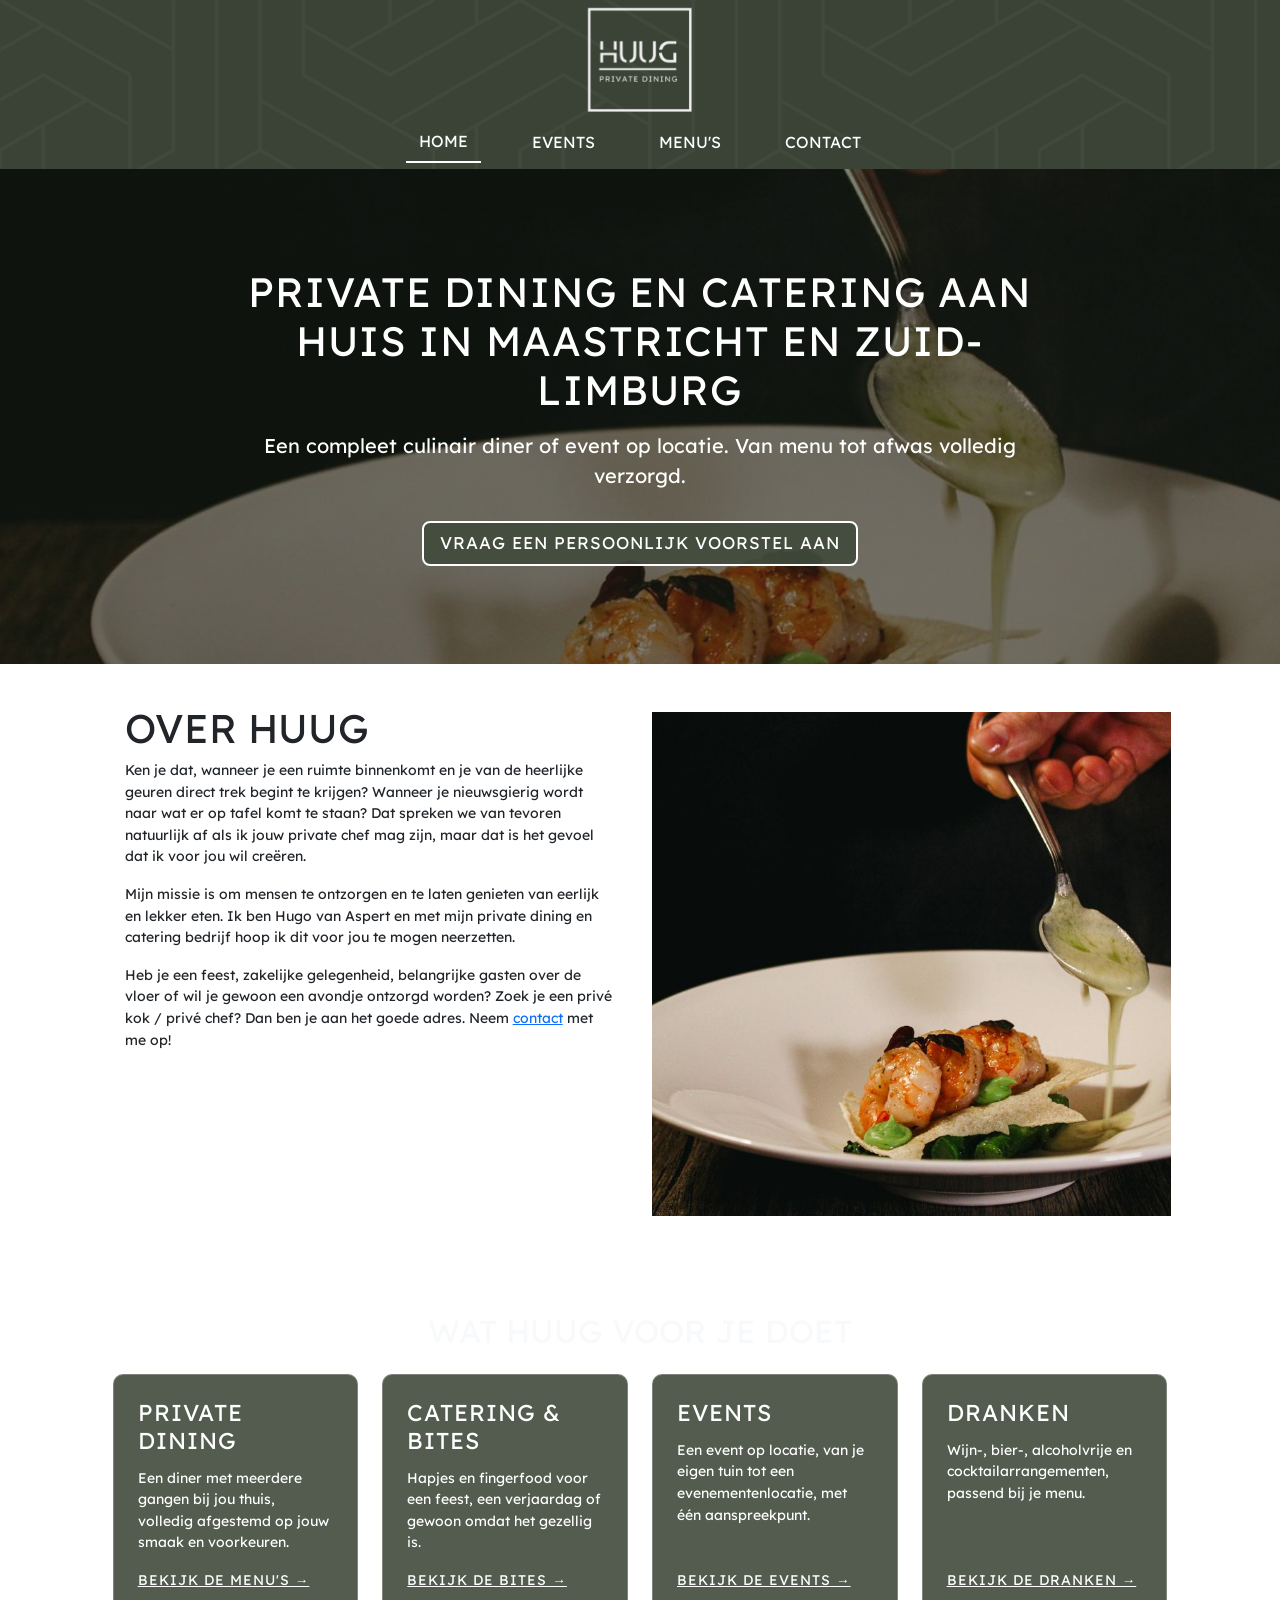
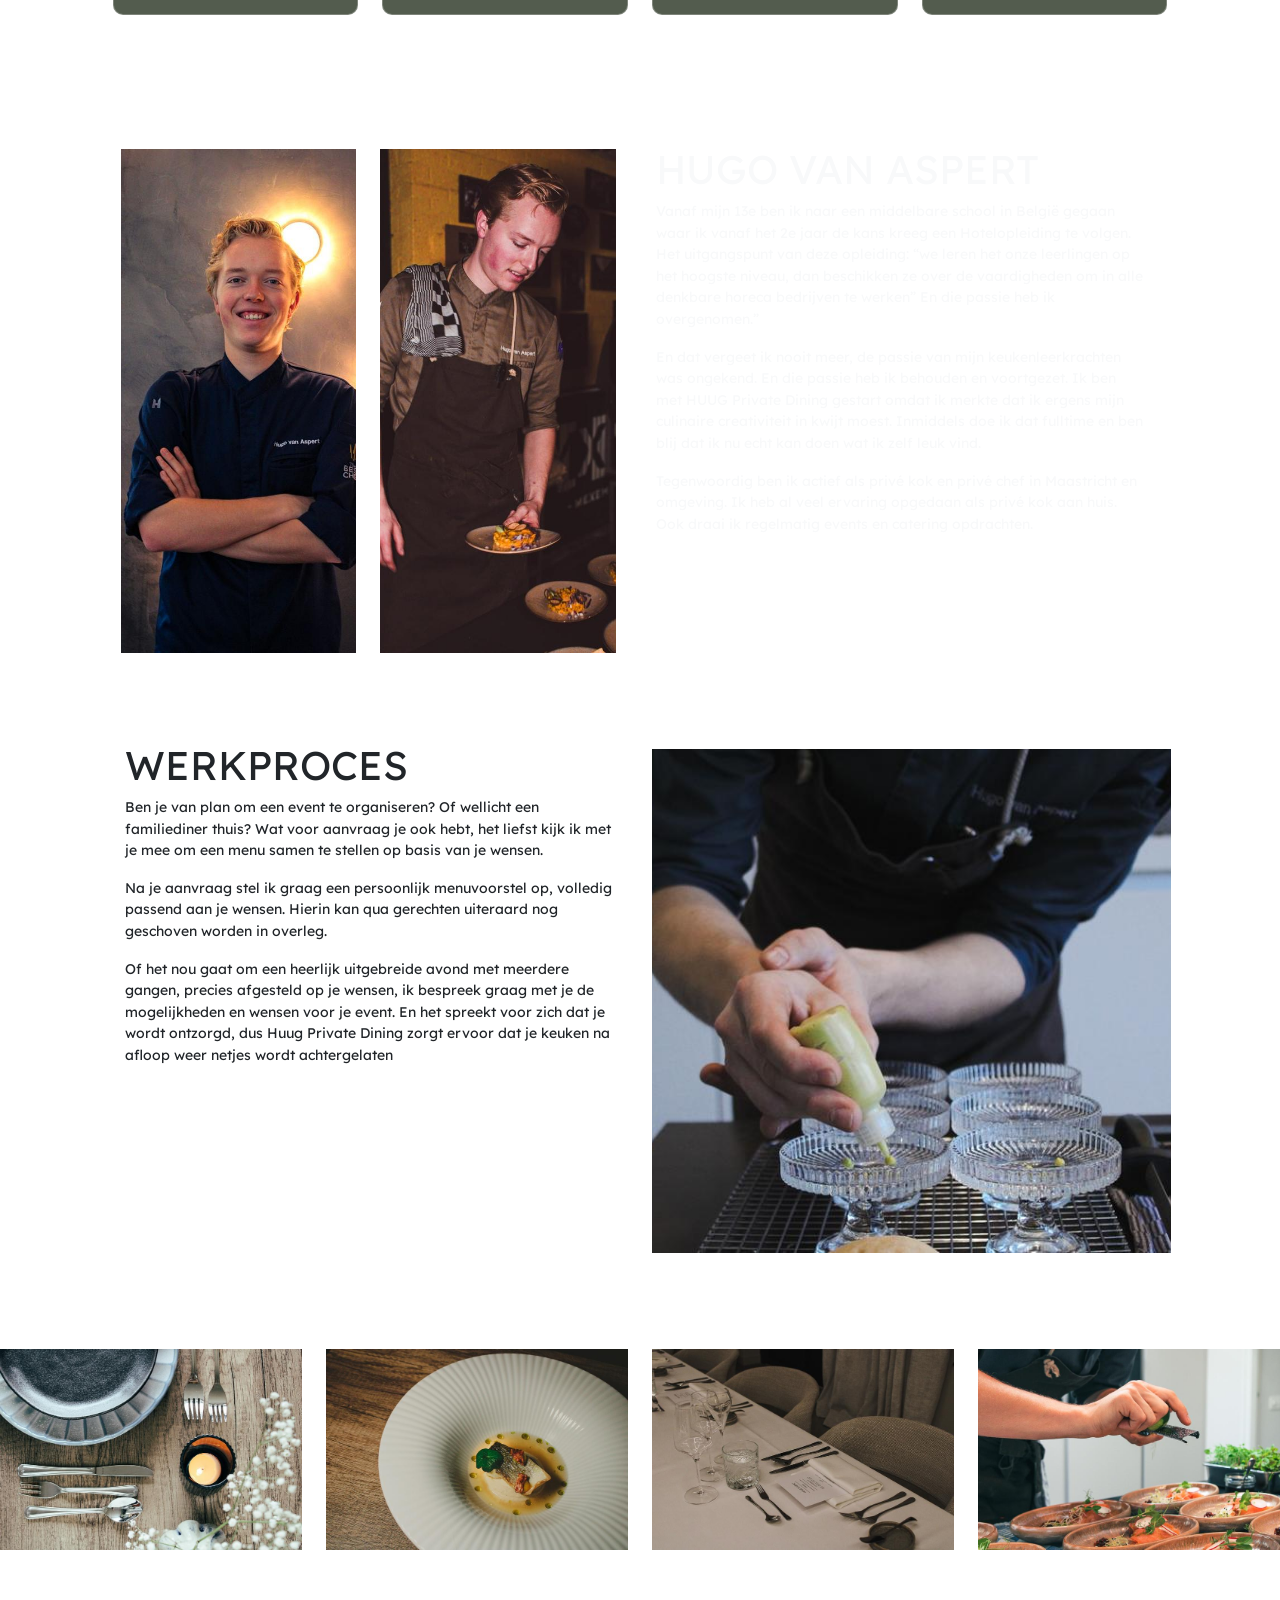
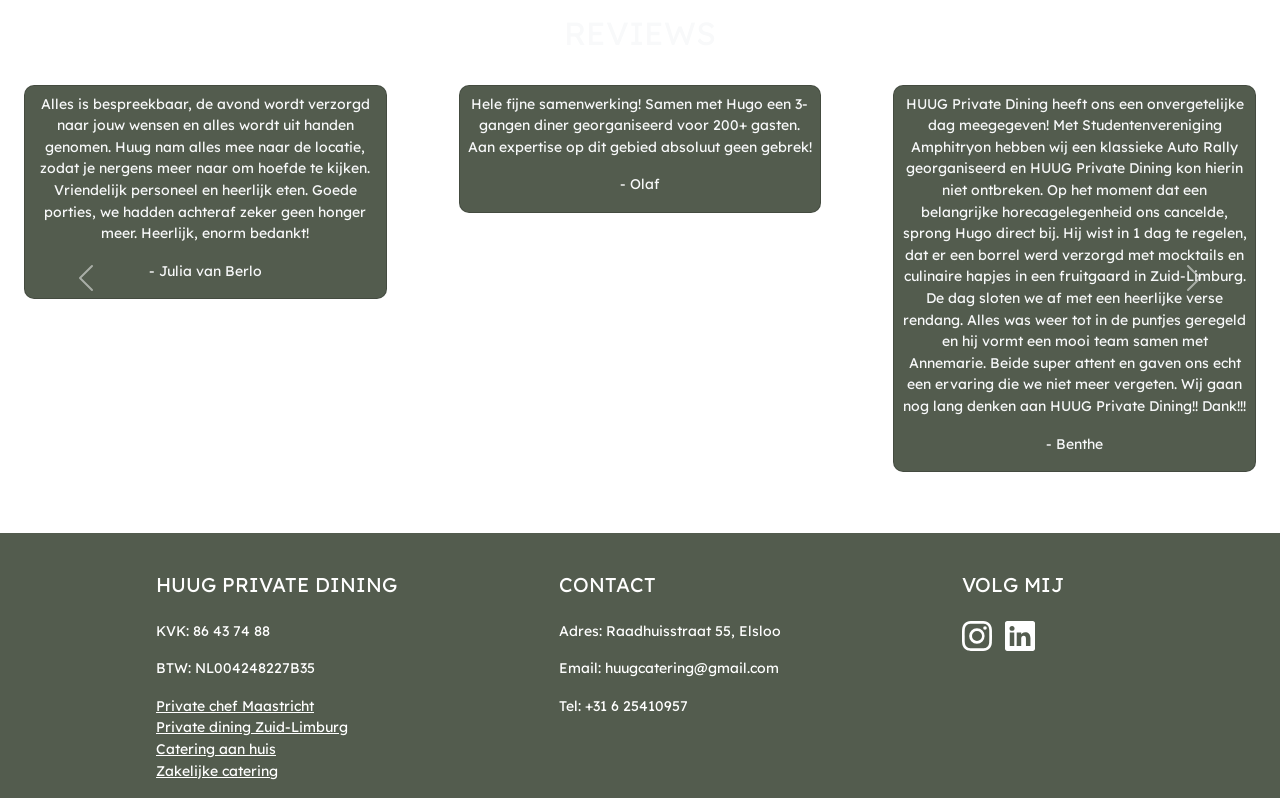
==== index.html @ daa5ce52 "Voorbeeldversie website HUUG" ====
<!DOCTYPE html>
<html lang="en">

<head>
    <meta charset="UTF-8">
    <meta http-equiv="X-UA-Compatible" content="IE=edge">
    <meta name="viewport" content="width=device-width, initial-scale=1.0">
    <link href="https://cdn.jsdelivr.net/npm/bootstrap@5.2.3/dist/css/bootstrap.min.css" rel="stylesheet">
    <link rel="icon" href="favicon.ico" type="image/x-icon">
    <link rel="apple-touch-icon" sizes="180x180" href="apple-touch-icon.png">
    <link rel="icon" type="image/png" sizes="32x32" href="favicon-32x32.png">
    <link rel="icon" type="image/png" sizes="16x16" href="favicon-16x16.png">
    <link rel="manifest" href="site.webmanifest">
    <link rel="stylesheet" href="style.css">
    <script src="https://cdn.jsdelivr.net/npm/bootstrap@5.2.3/dist/js/bootstrap.bundle.min.js"></script>
    <title>HUUG Private Dining</title>
</head>

<body>

    <nav class="navbar navbar-expand-md fixed-top">
        <div class="container-fluid justify-content-center">

            <div class="d-flex fixed-top justify-content-center py-2" id="logo">
                <img src="images-small/logog.png" class="img-fluid">
            </div>

            <div class="row" id="navbar" style="font-family: HUUGFont-klein;">
                <div class="navbar-collapse justify-content-evenly mt-2">
                    <div class="nav" id="nav-tab" role="tablist">
                        <button class="nav-link active" id="nav-home-tab" data-bs-toggle="tab"
                            data-bs-target="#nav-home" type="button" role="tab" aria-controls="nav-home"
                            aria-selected="true">HOME</button>
                        <button class="nav-link " id="nav-events-tab" data-bs-toggle="tab" data-bs-target="#nav-events"
                            type="button" role="tab" aria-controls="nav-events" aria-selected="false">EVENTS</button>
                        <button class="nav-link" id="nav-menu-tab" data-bs-toggle="tab" data-bs-target="#nav-menu"
                            type="button" role="tab" aria-controls="nav-menu" aria-selected="false">MENU'S</button>
                        <button class="nav-link" id="nav-contact-tab" data-bs-toggle="tab" data-bs-target="#nav-contact"
                            type="button" role="tab" aria-controls="nav-contact" aria-selected="false">CONTACT</button>
                    </div>
                </div>
            </div>
        </div>
    </nav>

    <div id="contentMask"></div>


    <div id="underbody">

        <div class="tab-content" id="nav-tabContent">
            <div class="tab-pane fade show active" id="nav-home" role="tabpanel" aria-labelledby="nav-home-tab">
            </div>
            <div class="tab-pane fade" id="nav-events" role="tabpanel" aria-labelledby="nav-events-tab">
            </div>
            <div class="tab-pane fade" id="nav-menu" role="tabpanel" aria-labelledby="nav-menu-tab">
            </div>
            <div class="tab-pane fade" id="nav-contact" role="tabpanel" aria-labelledby="nav-contact-tab"></div>
        </div>

    </div>

    <footer class="text-center text-lg-start text-white">
        <div class="container p-4 pb-0">
            <section class="">
                <div class="row">
                    <div class="col-md-3 col-lg-3 col-xl-3 mx-auto mt-3">
                        <h5 class="text-uppercase mb-4 font-weight-bold">
                            HUUG Private Dining
                        </h5>
                        <p>
                            KVK: 86 43 74 88
                        </p>
                        <p>
                            BTW: NL004248227B35
                        </p>
                        <p>
                            <a href="private-chef-maastricht.html" class="text-white">Private chef Maastricht</a><br>
                            <a href="private-dining-limburg.html" class="text-white">Private dining Zuid-Limburg</a><br>
                            <a href="catering-aan-huis-maastricht.html" class="text-white">Catering aan huis</a><br>
                            <a href="zakelijke-catering-maastricht.html" class="text-white">Zakelijke catering</a>
                        </p>
                    </div>

                    <div class="col-md-4 col-lg-3 col-xl-3 mx-auto mt-3">
                        <h5 class="text-uppercase mb-4 font-weight-bold">Contact</h5>
                        <p><i class="fas fa-home mr-3"></i> Adres: Raadhuisstraat 55, Elsloo</p>
                        <p><i class="fas fa-envelope mr-3"></i> Email: huugcatering@gmail.com</p>
                        <p><i class="fas fa-phone mr-3"></i>Tel: +31 6 25410957</p>
                    </div>

                    <div class="col-md-2 mx-auto mt-3">
                        <h5 class="text-uppercase mb-4 font-weight-bold">Volg mij</h5>

                        <a href="https://www.instagram.com/hugo_van_aspert/?hl=en" role="button" target="_blank"><svg
                                xmlns="http://www.w3.org/2000/svg" width="30" height="30" fill="white"
                                class="bi bi-instagram me-1" viewBox="0 0 16 16">
                                <path
                                    d="M8 0C5.829 0 5.556.01 4.703.048 3.85.088 3.269.222 2.76.42a3.917 3.917 0 0 0-1.417.923A3.927 3.927 0 0 0 .42 2.76C.222 3.268.087 3.85.048 4.7.01 5.555 0 5.827 0 8.001c0 2.172.01 2.444.048 3.297.04.852.174 1.433.372 1.942.205.526.478.972.923 1.417.444.445.89.719 1.416.923.51.198 1.09.333 1.942.372C5.555 15.99 5.827 16 8 16s2.444-.01 3.298-.048c.851-.04 1.434-.174 1.943-.372a3.916 3.916 0 0 0 1.416-.923c.445-.445.718-.891.923-1.417.197-.509.332-1.09.372-1.942C15.99 10.445 16 10.173 16 8s-.01-2.445-.048-3.299c-.04-.851-.175-1.433-.372-1.941a3.926 3.926 0 0 0-.923-1.417A3.911 3.911 0 0 0 13.24.42c-.51-.198-1.092-.333-1.943-.372C10.443.01 10.172 0 7.998 0h.003zm-.717 1.442h.718c2.136 0 2.389.007 3.232.046.78.035 1.204.166 1.486.275.373.145.64.319.92.599.28.28.453.546.598.92.11.281.24.705.275 1.485.039.843.047 1.096.047 3.231s-.008 2.389-.047 3.232c-.035.78-.166 1.203-.275 1.485a2.47 2.47 0 0 1-.599.919c-.28.28-.546.453-.92.598-.28.11-.704.24-1.485.276-.843.038-1.096.047-3.232.047s-2.39-.009-3.233-.047c-.78-.036-1.203-.166-1.485-.276a2.478 2.478 0 0 1-.92-.598 2.48 2.48 0 0 1-.6-.92c-.109-.281-.24-.705-.275-1.485-.038-.843-.046-1.096-.046-3.233 0-2.136.008-2.388.046-3.231.036-.78.166-1.204.276-1.486.145-.373.319-.64.599-.92.28-.28.546-.453.92-.598.282-.11.705-.24 1.485-.276.738-.034 1.024-.044 2.515-.045v.002zm4.988 1.328a.96.96 0 1 0 0 1.92.96.96 0 0 0 0-1.92zm-4.27 1.122a4.109 4.109 0 1 0 0 8.217 4.109 4.109 0 0 0 0-8.217zm0 1.441a2.667 2.667 0 1 1 0 5.334 2.667 2.667 0 0 1 0-5.334z" />
                            </svg></i></a>

                        <a href="https://nl.linkedin.com/in/hugo-van-aspert-8325661a7" role="button"
                            target="_blank"><svg xmlns="http://www.w3.org/2000/svg" width="30" height="30" fill="white"
                                class="bi bi-linkedin ms-1" viewBox="0 0 16 16">
                                <path
                                    d="M0 1.146C0 .513.526 0 1.175 0h13.65C15.474 0 16 .513 16 1.146v13.708c0 .633-.526 1.146-1.175 1.146H1.175C.526 16 0 15.487 0 14.854V1.146zm4.943 12.248V6.169H2.542v7.225h2.401zm-1.2-8.212c.837 0 1.358-.554 1.358-1.248-.015-.709-.52-1.248-1.342-1.248-.822 0-1.359.54-1.359 1.248 0 .694.521 1.248 1.327 1.248h.016zm4.908 8.212V9.359c0-.216.016-.432.08-.586.173-.431.568-.878 1.232-.878.869 0 1.216.662 1.216 1.634v3.865h2.401V9.25c0-2.22-1.184-3.252-2.764-3.252-1.274 0-1.845.7-2.165 1.193v.025h-.016a5.54 5.54 0 0 1 .016-.025V6.169h-2.4c.03.678 0 7.225 0 7.225h2.4z" />
                            </svg></a>
                    </div>
                </div>
            </section>
        </div>
    </footer>

    <script src="index.js" defer></script>

</body>

</html>
---- style.css ----
@font-face {
    font-family: 'HUUGFont';
    src: url(font-groot/abang-webfont.woff);
}

@font-face {
    font-family: 'HUUGFont-klein';
    src: url(font-klein/LexendDeca-Regular.woff);
}

body {
    overflow-y: scroll;
    overflow-x: none;
    overflow-x: hidden;
    background-image: url("wetransfer/HUUG website bg.png");
    background-attachment: fixed;
    background-size: cover;
}

::-webkit-scrollbar {
    width: 0px;
    background: transparent;
}

nav {
    z-index: 3;
}

h1,
h2,
h3,
h5,
h6 {
    font-family: HUUGFont-klein;
}

h3 {
    color: white;
    letter-spacing: 1px;
    white-space: nowrap;
    font-size: clamp(1.1em, 1.8vw, 2.5em);
}

h1,
h2,
h3 {
    text-transform: uppercase;
}

p {
    font-family: HUUGFont-klein;
    font-size: clamp(0.9em, 1.1vw, 1.1em);
}

#contentMask {
    background-color: rgba(65, 75, 59, 0.9);
    z-index: 2;
    position: fixed;
    transition: all 0.3s ease-in-out;
    top: 0;
    left: 0;
    height: 169px;
    width: 100%;
}

#underbody {
    margin-top: 169px;
    z-index: 1;
    width: 100%;
}


#logo {
    height: 120px;
    width: 100%;
    background-color: rgba(65, 75, 59, 0);
    z-index: 1;
}

#navbar {
    margin-top: 105px;
    background-color: transparent;
}

.scrolled-down {
    transform: translateY(-75%);
    opacity: 0;
    transition: all 0.3s ease-in-out;
}

.scrolled-up {
    transform: translateY(0);
    transition: all 0.2s ease-in-out;
}

#button {
    position: fixed;
    top: 50px;
    right: 50px;
    z-index: 3;
    border: none;
    color: white;
}

#nav-tab button {
    color: white;
    border: none;
    background-color: transparent;
    margin-left: clamp(4px, 1.5vw, 50px);
    margin-right: clamp(4px, 1.5vw, 50px);
    padding-left: 1vw;
    padding-right: 1vw;
}

#nav-tab button:hover,
#nav-tab button.active {
    border-bottom: 2px solid;
}

#card-review {
    background-color: rgba(65, 75, 59, 0.9);
    border-radius: 10px;
    border-width: 1px;
    height: fit-content;
}

#card,
#card-small,
#card-mob {
    border-radius: 0px;
    border: none;
    overflow-y: auto;
}

#card img {
    height: 56vh;
    width: 100%;
    object-fit: cover;
}

#card-mob img {
    height: 50vh;
    width: 100%;
    object-fit: cover;
}

#card-small img {
    height: 50vh;
    width: 49%;
    object-fit: cover;
}

#menu-tab,
#contact-tab {
    background-color: rgba(65, 75, 59, 0.9);
    border-radius: 2px;
    flex-wrap: nowrap;
}

#menu-tab button,
#contact-tab button {
    background-color: transparent;
    color: white;
    width: clamp(100px, 16vw, 300px);
    border-left: none;
    border-top: none;
    border-right: none;
    border-radius: 0px;
    border-width: 2px;
    font-size: clamp(0.8em, 1.2vw, 1.5em);
}

@media (max-width: 768px) {
    #menu-tab {
        display: grid !important;
        grid-template-columns: repeat(2, 1fr);
        gap: 10px;
        justify-content: center;
        align-items: center;
        text-align: center;
    }

    #menu-tab button {
        width: 100%;
        margin: 0;
        padding: 10px;
        font-size: 1rem;
    }
}


#card-menu> :first-child {
    border-radius: 0px;
    border-top-left-radius: 2px;
    border-top-right-radius: 2px;
    height: clamp(120px, 10vw, 200px);
    overflow: hidden;
    background-color: rgba(65, 75, 59, 0.9);
}

#voorpagina-menu {
    width: 100%;
    height: fit-content;
    border-radius: 2px;
    display: flex;
    flex-direction: row;
}

#card-menu> :last-child {
    height: fit-content;
    border-radius: 0px;
    border-bottom-left-radius: 2px;
    border-bottom-right-radius: 2px;
}

#card-menu :nth-child(1) img {
    height: 100%;
    object-fit: contain;
}

.content {
    max-height: 0;
    overflow: hidden;
    transition: max-height 0.5s ease-in-out, padding 0.3s ease-in-out;
    padding: 0;
}

.content.show {
    max-height: 1000px; /* Large value to ensure full expansion */
    padding: 15px; /* Add padding to avoid a collapsed appearance */
}

#btn-verstuur {
    border-color: #414B3B;
    background-color: rgba(65, 75, 59, 0.9);
    color: white;
    border-width: 2px;
    font-size: clamp(0.9em, 1.5vw, 2em);
}

footer {
    background-color: rgba(65, 75, 59, 0.9);
}

#review {
    height: 400px;
}

#hero {
    background-image: linear-gradient(rgba(20, 25, 18, 0.55), rgba(20, 25, 18, 0.55)), url("images-small/Home-1.jpg");
    background-size: cover;
    background-position: center;
    background-attachment: fixed;
    min-height: 55vh;
    align-items: center;
    margin: 0 0 -1.5rem 0;
}

@media (max-width: 768px) {
    #hero {
        background-attachment: scroll;
    }
}

#hero-inhoud {
    padding: 40px 20px;
}

#hero h1 {
    font-size: clamp(1.4em, 3.2vw, 2.8em);
    letter-spacing: 1px;
    margin-bottom: 1rem;
}

#hero p {
    font-size: clamp(1em, 1.6vw, 1.3em);
    margin-bottom: 1.8rem;
}

#btn-hero {
    border: 2px solid white;
    background-color: rgba(65, 75, 59, 0.9);
    color: white;
    font-family: HUUGFont-klein;
    font-size: clamp(0.8em, 1.3vw, 1.1em);
    letter-spacing: 1px;
}

#btn-hero:hover {
    background-color: white;
    color: #414B3B;
}

.dienst-kaart {
    background-color: rgba(65, 75, 59, 0.9);
    border: 1px solid rgba(255, 255, 255, 0.25);
    border-radius: 10px;
    padding: 24px;
}

.dienst-kaart h3 {
    white-space: normal;
    margin-bottom: 0.8rem;
}

.dienst-link {
    color: white;
    font-family: HUUGFont-klein;
    letter-spacing: 1px;
    font-size: 0.85em;
}

.dienst-link:hover {
    color: white;
    text-decoration: none;
    border-bottom: 2px solid white;
}

.prijstabel {
    width: 100%;
    max-width: 420px;
    margin-bottom: 1rem;
    font-family: HUUGFont-klein;
    color: white;
}

.prijstabel th,
.prijstabel td {
    padding: 10px 8px;
    border-bottom: 1px solid rgba(255, 255, 255, 0.3);
}

.prijstabel th {
    font-weight: normal;
    text-transform: uppercase;
    letter-spacing: 1px;
    font-size: 0.8em;
}

.prijstabel td:last-child,
.prijstabel th:last-child {
    text-align: right;
}

.prijstabel td:nth-child(2):not(:last-child),
.prijstabel th:nth-child(2):not(:last-child) {
    text-align: right;
}

#voorpagina-menu > .d-md-flex > img {
    align-self: center;
    height: auto;
    object-fit: cover;
}

.seo-header {
    background-color: rgba(65, 75, 59, 0.9);
    padding: 12px 0 8px;
}

.seo-header img {
    height: 110px;
}

.seo-nav a {
    color: white;
    text-decoration: none;
    margin: 0 clamp(8px, 2vw, 30px);
    padding: 4px 0;
}

.seo-nav a:hover {
    border-bottom: 2px solid white;
}

.seo-hero {
    background-size: cover;
    background-position: center;
    background-attachment: fixed;
    padding: 80px 0;
}

@media (max-width: 768px) {
    .seo-hero {
        background-attachment: scroll;
        padding: 50px 0;
    }
}

.seo-hero h1 {
    font-size: clamp(1.5em, 3.5vw, 2.8em);
    letter-spacing: 1px;
    margin-bottom: 1rem;
}

.seo-hero p {
    max-width: 700px;
    margin: 0 auto 1.8rem;
    font-size: clamp(1em, 1.6vw, 1.25em);
}

.seo-inhoud {
    padding-top: 40px;
    padding-bottom: 40px;
}

.seo-sectie {
    margin-bottom: 2rem;
}

.seo-sectie h2 {
    font-size: clamp(1.2em, 2vw, 1.6em);
    margin-bottom: 0.8rem;
}

.seo-sectie p,
.seo-sectie li {
    font-family: HUUGFont-klein;
    font-size: clamp(0.95em, 1.1vw, 1.05em);
}

.seo-sectie a {
    color: #414B3B;
}

.seo-sectie .klein {
    font-size: 0.85em;
}

.seo-sectie .btn {
    color: white;
}

.prijstabel-licht {
    color: #212529;
}

.prijstabel-licht th,
.prijstabel-licht td {
    border-bottom: 1px solid rgba(65, 75, 59, 0.4);
}

@media (max-width: 576px) {
    #btn-hero {
        letter-spacing: 0;
        font-size: 0.8em;
        padding-left: 12px;
        padding-right: 12px;
    }

    #hero-inhoud {
        padding: 30px 16px;
    }
}

@media (max-width: 768px) {
    .seo-inhoud {
        padding-top: 0;
        padding-bottom: 0;
    }
}
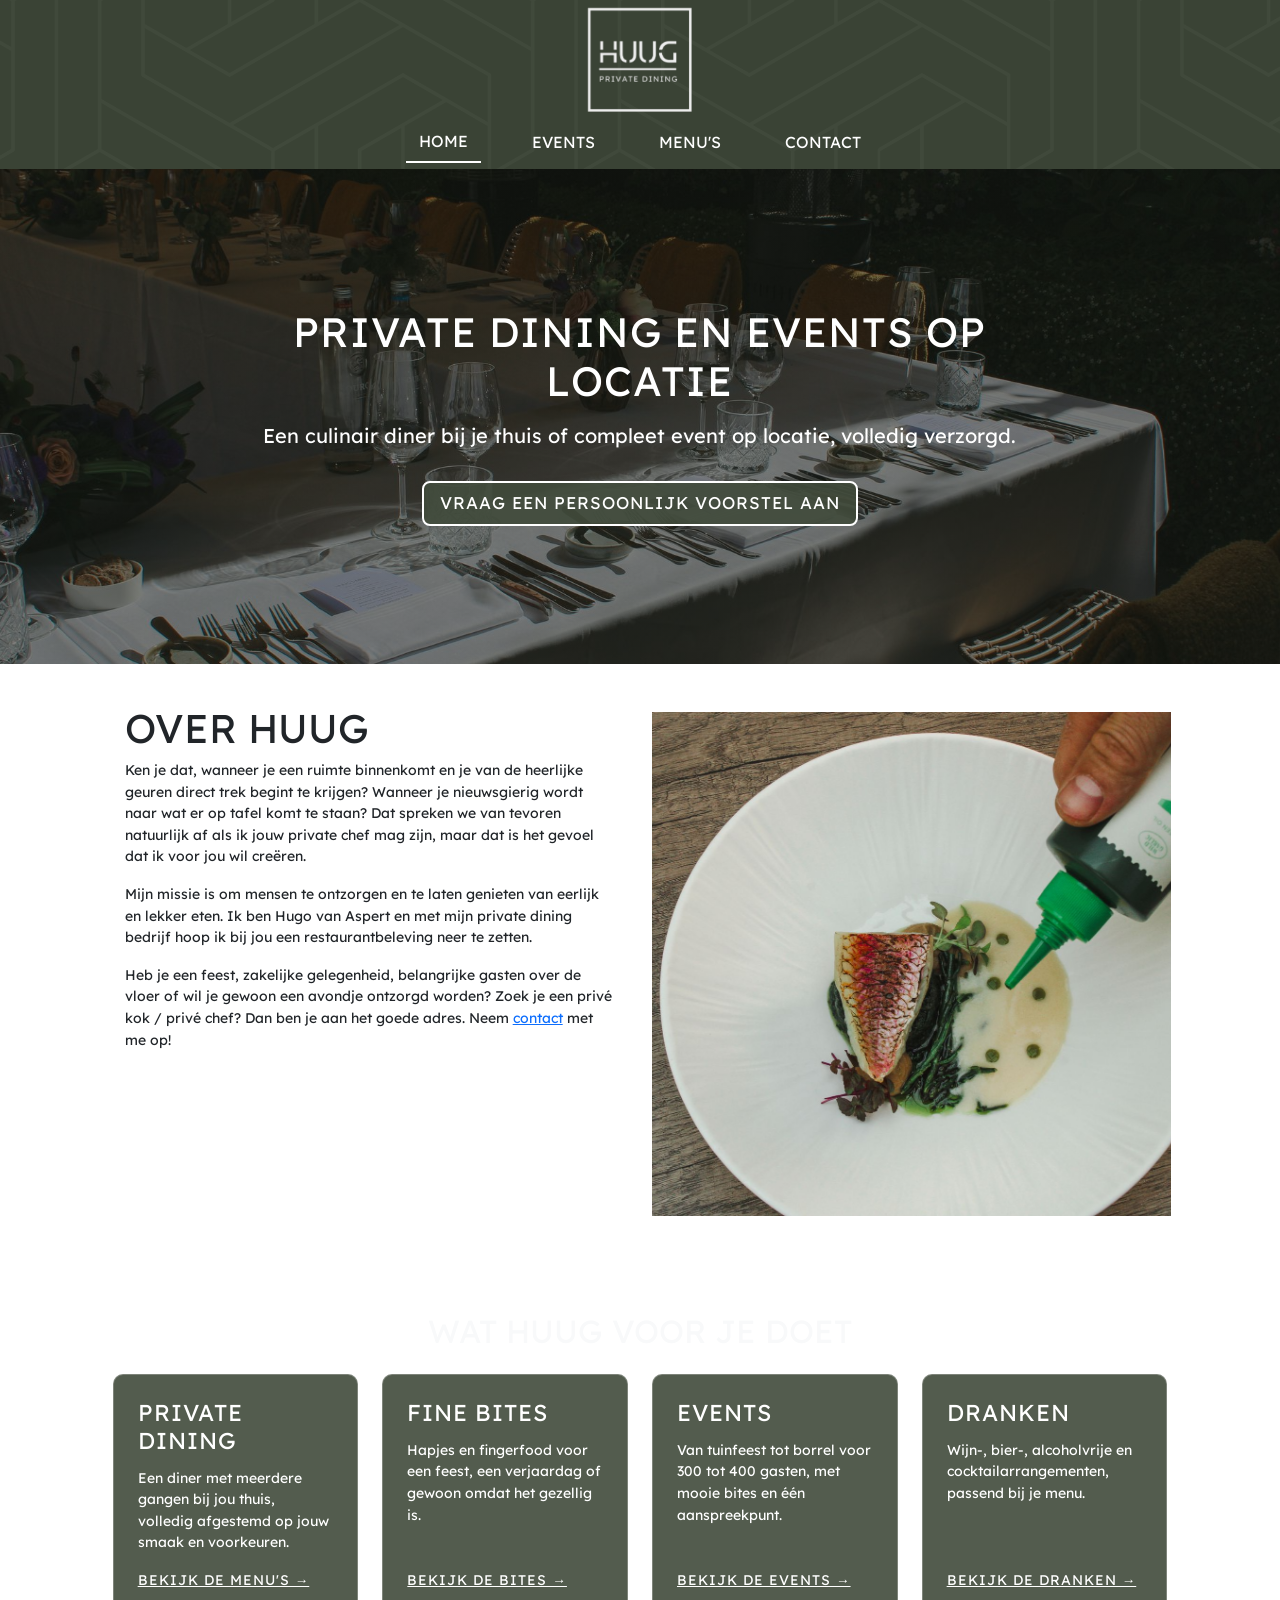
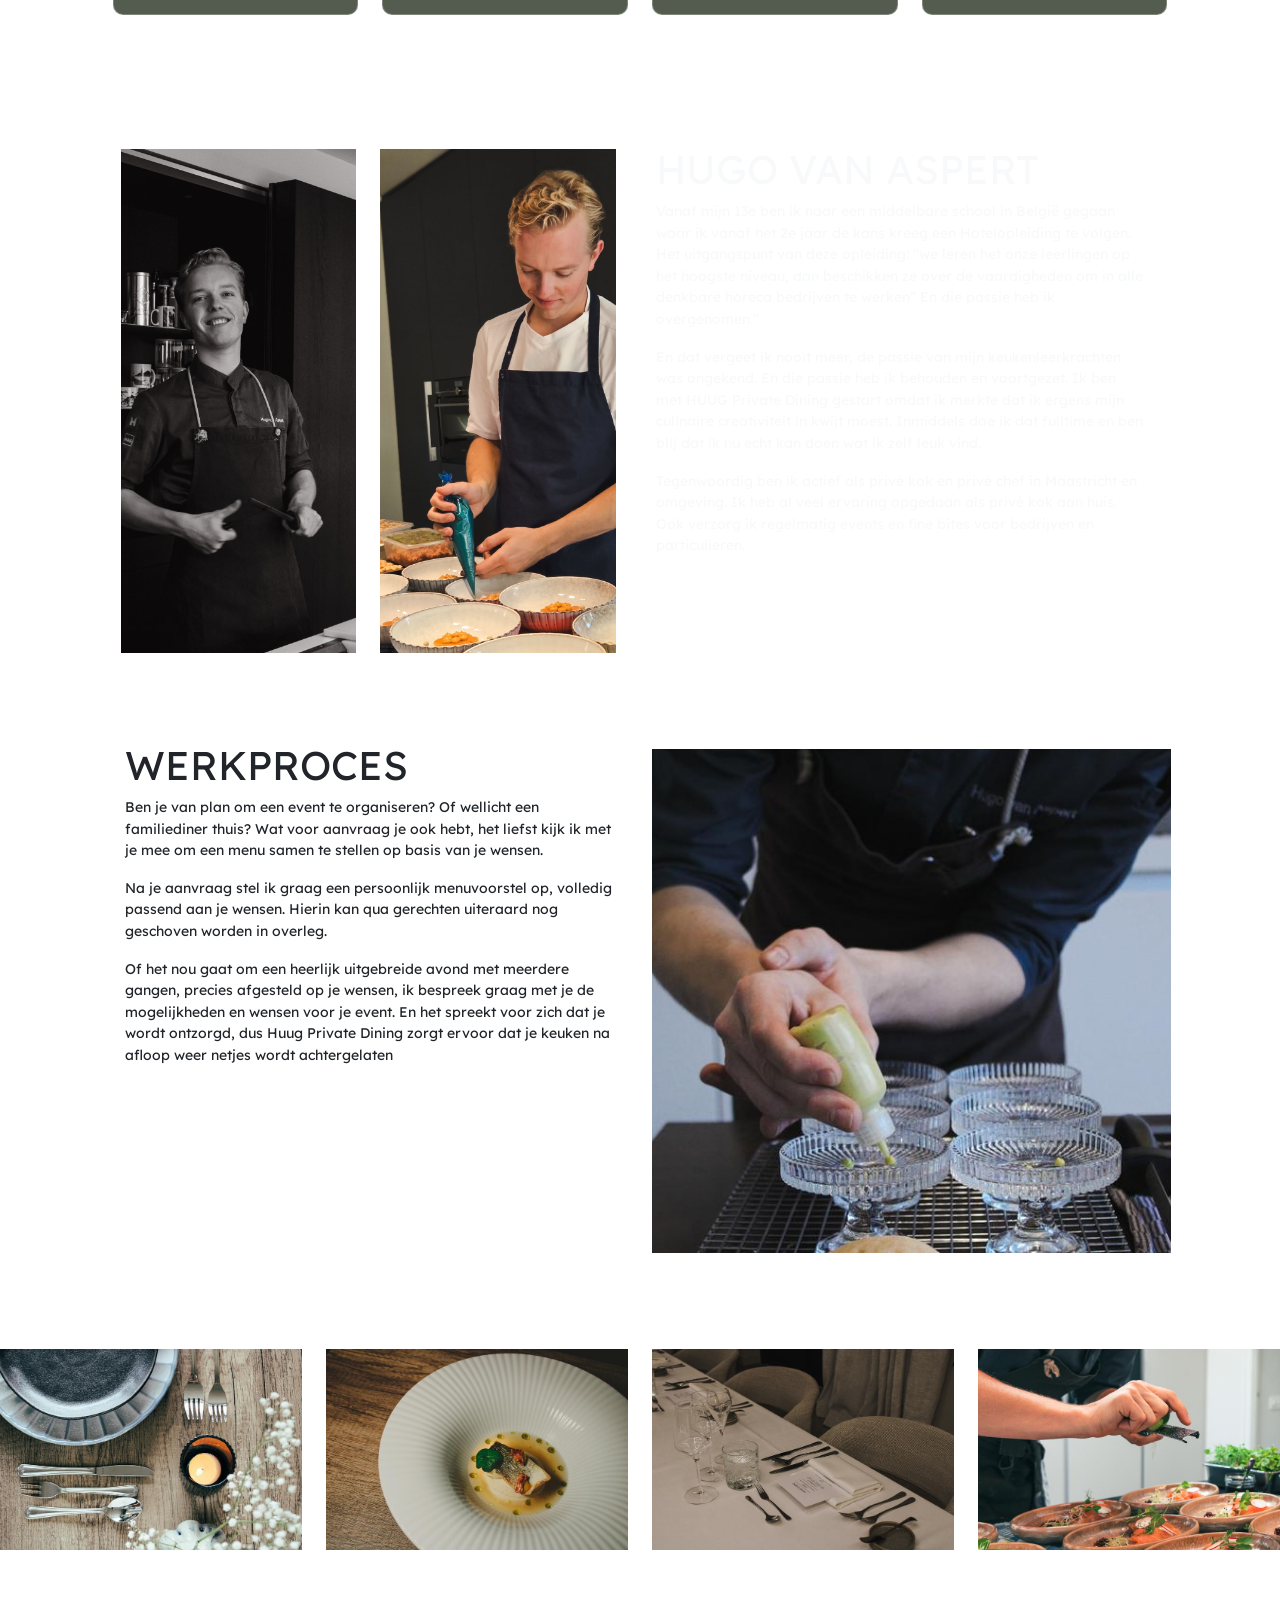
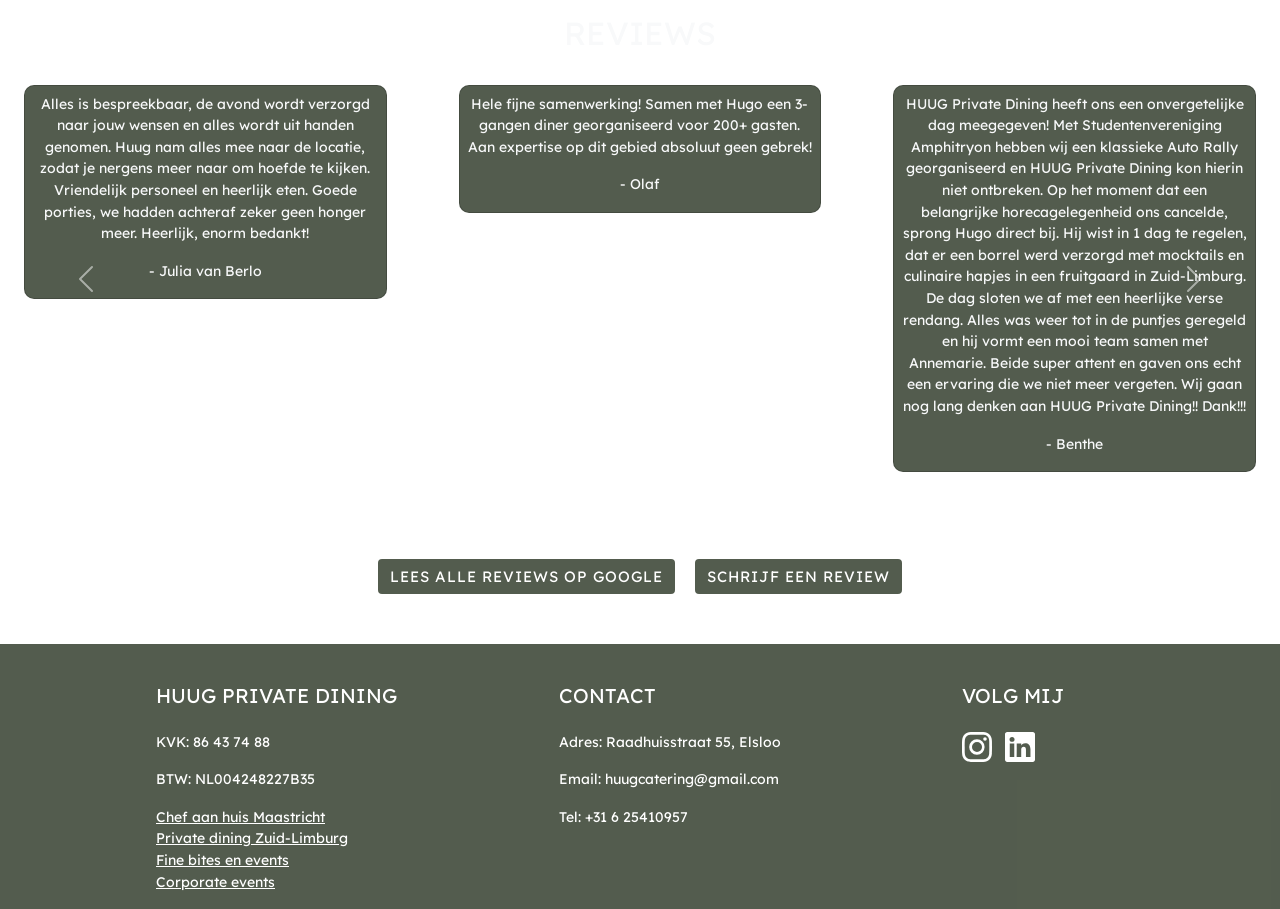
==== commit 3ca07892: "Geen 'catering' meer: pagina's hernoemd en teksten herschreven, nieuwe hero-tekst, events 300/400 ga" ====
--- a/index.html
+++ b/index.html
@@ -75,10 +75,10 @@
                             BTW: NL004248227B35
                         </p>
                         <p>
-                            <a href="private-chef-maastricht.html" class="text-white">Private chef Maastricht</a><br>
+                            <a href="chef-aan-huis-maastricht.html" class="text-white">Chef aan huis Maastricht</a><br>
                             <a href="private-dining-limburg.html" class="text-white">Private dining Zuid-Limburg</a><br>
-                            <a href="catering-aan-huis-maastricht.html" class="text-white">Catering aan huis</a><br>
-                            <a href="zakelijke-catering-maastricht.html" class="text-white">Zakelijke catering</a>
+                            <a href="fine-bites-en-events-maastricht.html" class="text-white">Fine bites en events</a><br>
+                            <a href="corporate-events-maastricht.html" class="text-white">Corporate events</a>
                         </p>
                     </div>
 
--- a/style.css
+++ b/style.css
@@ -8,13 +8,25 @@
     src: url(font-klein/LexendDeca-Regular.woff);
 }
 
+html {
+    background-color: #000;
+}
+
 body {
     overflow-y: scroll;
-    overflow-x: none;
     overflow-x: hidden;
-    background-image: url("wetransfer/HUUG website bg.png");
-    background-attachment: fixed;
-    background-size: cover;
+}
+
+/* Achtergrond op een vaste laag: schaalt met het scherm, niet met de lengte van de pagina */
+body::before {
+    content: "";
+    position: fixed;
+    top: 0;
+    left: 0;
+    width: 100%;
+    height: 100%;
+    z-index: -1;
+    background: #000 url("wetransfer/HUUG website bg.png") center / cover no-repeat;
 }
 
 ::-webkit-scrollbar {
@@ -243,11 +255,11 @@
 }
 
 #review {
-    height: 400px;
+    min-height: 400px;
 }
 
 #hero {
-    background-image: linear-gradient(rgba(20, 25, 18, 0.55), rgba(20, 25, 18, 0.55)), url("images-small/Home-1.jpg");
+    background-image: linear-gradient(rgba(20, 25, 18, 0.55), rgba(20, 25, 18, 0.55)), url("images-small/foto-1003.jpg");
     background-size: cover;
     background-position: center;
     background-attachment: fixed;
@@ -459,3 +471,42 @@
         padding-bottom: 0;
     }
 }
+
+.menu-slider {
+    width: 100%;
+}
+
+.menu-slider img {
+    width: 100%;
+    height: 50vh;
+    object-fit: cover;
+}
+
+@media (max-width: 768px) {
+    .menu-slider img {
+        height: 38vh;
+    }
+}
+
+/* Groene prijsrijen: tekst en foto-slider verticaal gecentreerd */
+#voorpagina-menu[style*="65, 75, 59"] {
+    align-items: center;
+}
+
+.menu-slider {
+    align-self: center;
+}
+
+.btn-google {
+    border: 2px solid white;
+    background-color: rgba(65, 75, 59, 0.9);
+    color: white;
+    font-family: HUUGFont-klein;
+    font-size: clamp(0.75em, 1.2vw, 1em);
+    letter-spacing: 1px;
+}
+
+.btn-google:hover {
+    background-color: white;
+    color: #414B3B;
+}
